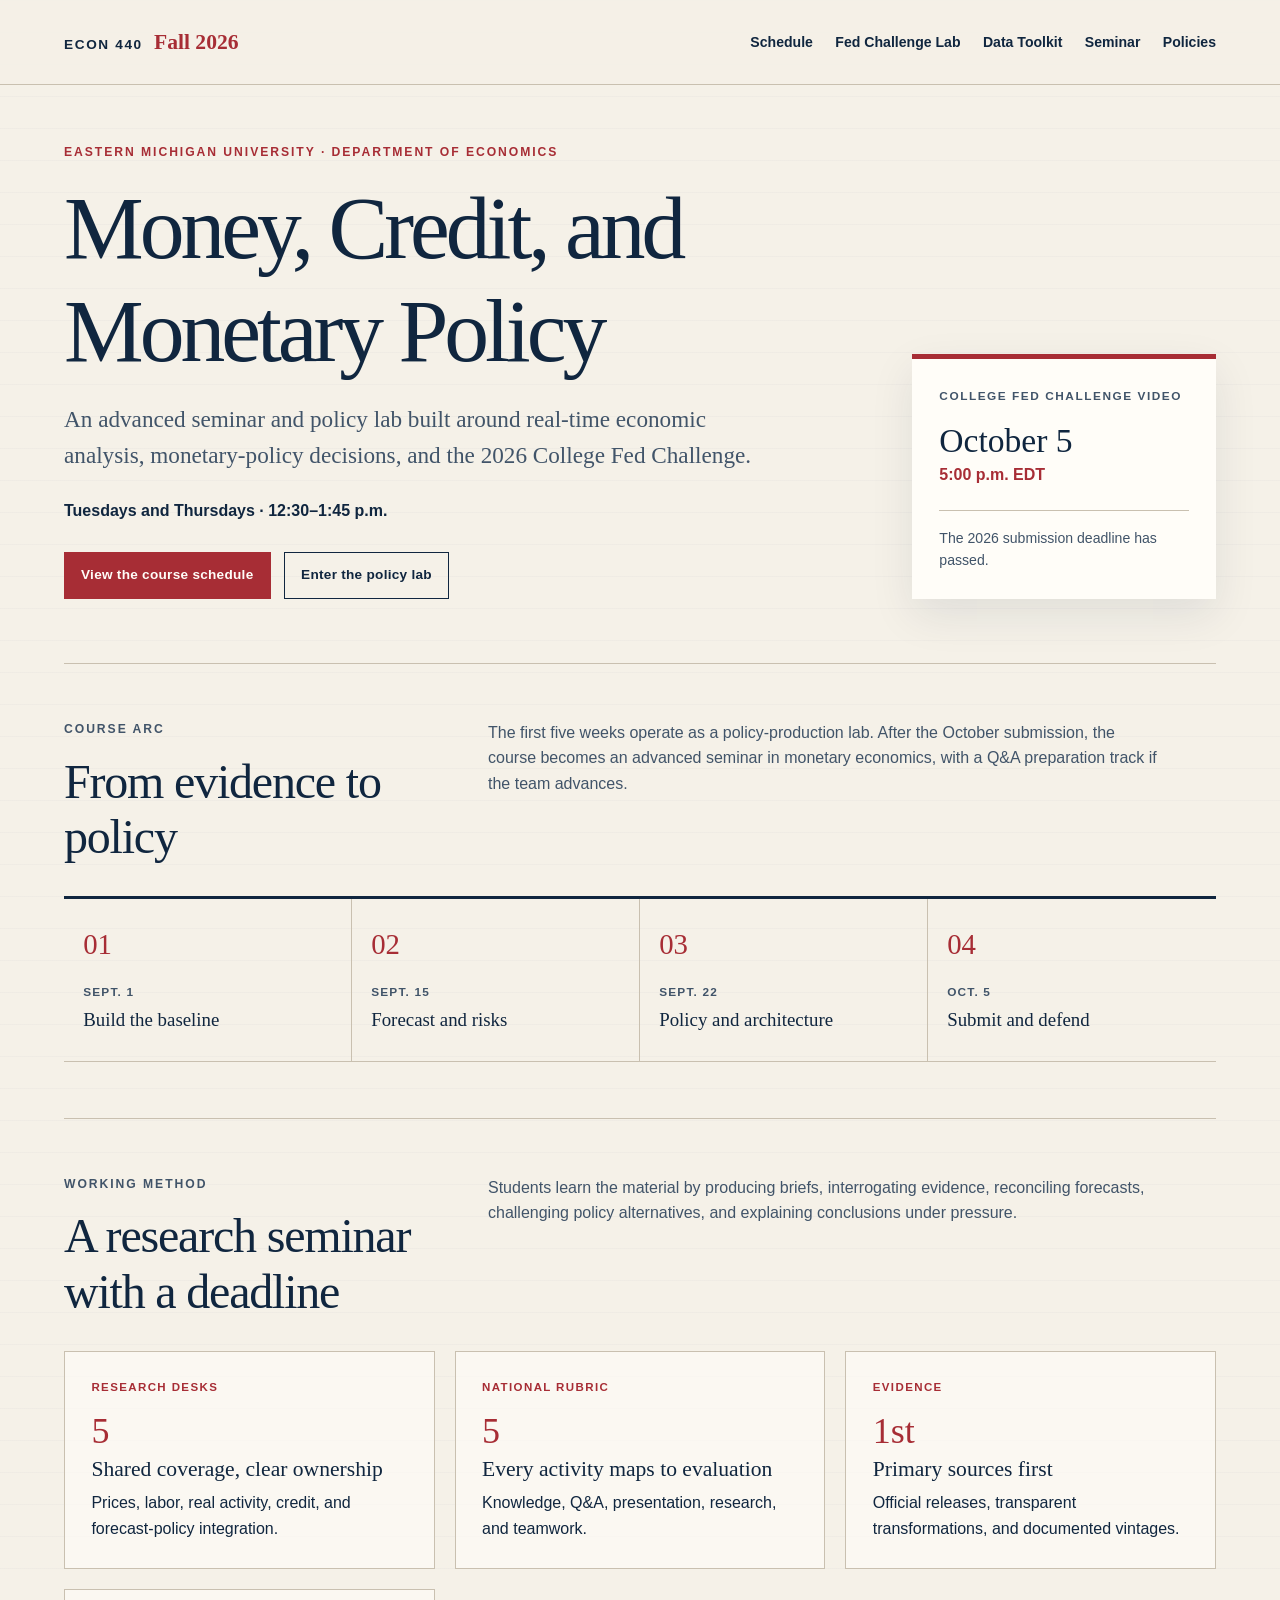
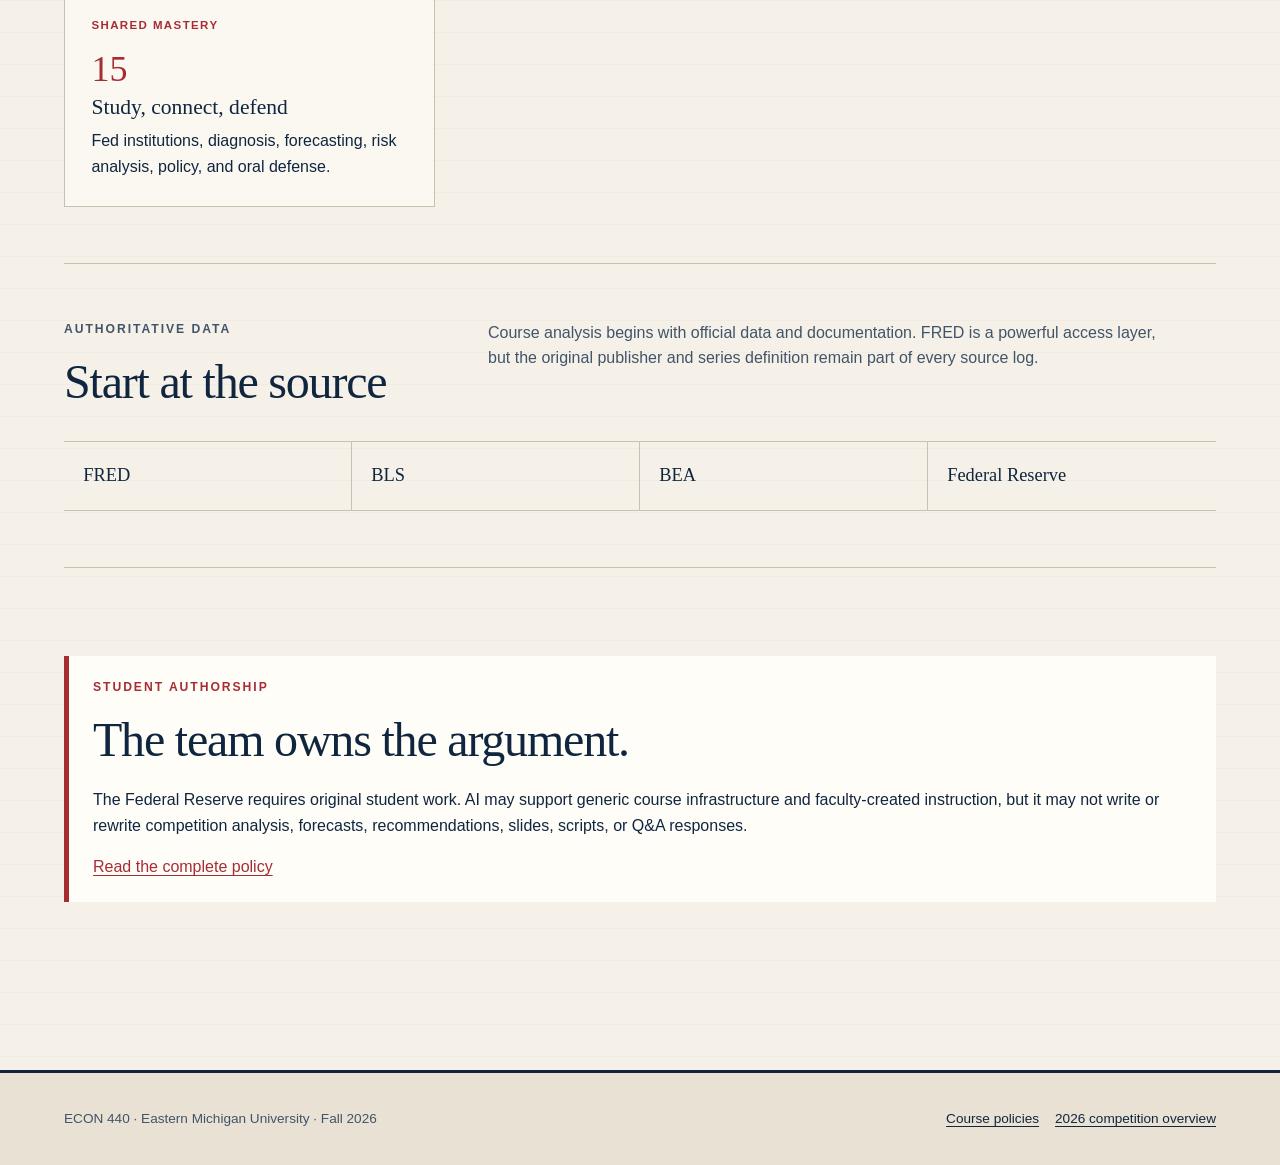
==== docs/index.html @ 4069869c "Build ECON 440 course site and materials" ====
<!doctype html>
<html lang="en">
  <head>
    <meta charset="utf-8">
    <meta name="viewport" content="width=device-width, initial-scale=1">
    <meta name="description" content="ECON 440: Money, Credit, and Monetary Policy at Eastern Michigan University.">
    <title>ECON 440 | Money, Credit, and Monetary Policy</title>
    <link rel="stylesheet" href="assets/styles.css">
    <script src="assets/site.js" defer></script>
  </head>
  <body>
    <a class="skip-link" href="#main">Skip to content</a>
    <header class="site-header">
      <div class="header-inner">
        <a class="course-mark" href="index.html">ECON 440 <span>Fall 2026</span></a>
        <nav class="site-nav" aria-label="Primary">
          <ul>
            <li><a href="schedule.html">Schedule</a></li>
            <li><a href="fed-challenge.html">Fed Challenge Lab</a></li>
            <li><a href="data.html">Data Toolkit</a></li>
            <li><a href="seminar.html">Seminar</a></li>
            <li><a href="policies.html">Policies</a></li>
          </ul>
        </nav>
      </div>
    </header>

    <main id="main" class="page-shell">
      <section class="hero">
        <div>
          <p class="eyebrow">Eastern Michigan University · Department of Economics</p>
          <h1>Money, Credit, and Monetary Policy</h1>
          <p class="lede">
            An advanced seminar and policy lab built around real-time economic analysis,
            monetary-policy decisions, and the 2026 College Fed Challenge.
          </p>
          <p><strong>Tuesdays and Thursdays · 12:30–1:45 p.m.</strong></p>
          <div class="hero-actions">
            <a class="button primary" href="schedule.html">View the course schedule</a>
            <a class="button" href="fed-challenge.html">Enter the policy lab</a>
          </div>
        </div>
        <aside class="deadline-card" aria-label="College Fed Challenge deadline">
          <p class="label">College Fed Challenge video</p>
          <p class="date">October 5</p>
          <p class="time">5:00 p.m. EDT</p>
          <p class="status" data-deadline-status>Fall 2026 submission deadline</p>
        </aside>
      </section>

      <section class="section" aria-labelledby="course-arc">
        <div class="section-heading">
          <div>
            <p class="eyebrow">Course arc</p>
            <h2 id="course-arc">From evidence to policy</h2>
          </div>
          <p>
            The first five weeks operate as a policy-production lab. After the October
            submission, the course becomes an advanced seminar in monetary economics,
            with a Q&amp;A preparation track if the team advances.
          </p>
        </div>
        <div class="phase-rail">
          <article class="phase">
            <span class="number">01</span>
            <span class="phase-date">Sept. 1</span>
            <strong>Build the baseline</strong>
          </article>
          <article class="phase">
            <span class="number">02</span>
            <span class="phase-date">Sept. 15</span>
            <strong>Forecast and risks</strong>
          </article>
          <article class="phase">
            <span class="number">03</span>
            <span class="phase-date">Sept. 22</span>
            <strong>Policy and architecture</strong>
          </article>
          <article class="phase">
            <span class="number">04</span>
            <span class="phase-date">Oct. 5</span>
            <strong>Submit and defend</strong>
          </article>
        </div>
      </section>

      <section class="section" aria-labelledby="work">
        <div class="section-heading">
          <div>
            <p class="eyebrow">Working method</p>
            <h2 id="work">A research seminar with a deadline</h2>
          </div>
          <p>
            Students learn the material by producing briefs, interrogating evidence,
            reconciling forecasts, challenging policy alternatives, and explaining
            conclusions under pressure.
          </p>
        </div>
        <div class="card-grid">
          <a class="card card-link" href="fed-challenge.html#desks">
            <p class="kicker">Research desks</p>
            <span class="metric">5</span>
            <h3>Shared coverage, clear ownership</h3>
            <p>Prices, labor, real activity, credit, and forecast-policy integration.</p>
          </a>
          <a class="card card-link" href="fed-challenge.html#rubric">
            <p class="kicker">National rubric</p>
            <span class="metric">5</span>
            <h3>Every activity maps to evaluation</h3>
            <p>Knowledge, Q&amp;A, presentation, research, and teamwork.</p>
          </a>
          <a class="card card-link" href="data.html">
            <p class="kicker">Evidence</p>
            <span class="metric">1st</span>
            <h3>Primary sources first</h3>
            <p>Official releases, transparent transformations, and documented vintages.</p>
          </a>
          <a class="card card-link" href="study-guide.html">
            <p class="kicker">Shared mastery</p>
            <span class="metric">15</span>
            <h3>Study, connect, defend</h3>
            <p>Fed institutions, diagnosis, forecasting, risk analysis, policy, and oral defense.</p>
          </a>
        </div>
      </section>

      <section class="section" aria-labelledby="sources">
        <div class="section-heading">
          <div>
            <p class="eyebrow">Authoritative data</p>
            <h2 id="sources">Start at the source</h2>
          </div>
          <p>
            Course analysis begins with official data and documentation. FRED is a
            powerful access layer, but the original publisher and series definition
            remain part of every source log.
          </p>
        </div>
        <ul class="source-list">
          <li><a href="https://fred.stlouisfed.org/">FRED</a></li>
          <li><a href="https://www.bls.gov/">BLS</a></li>
          <li><a href="https://www.bea.gov/">BEA</a></li>
          <li><a href="https://www.federalreserve.gov/">Federal Reserve</a></li>
        </ul>
      </section>

      <section class="section" aria-labelledby="authorship">
        <div class="notice">
          <p class="eyebrow">Student authorship</p>
          <h2 id="authorship">The team owns the argument.</h2>
          <p>
            The Federal Reserve requires original student work. AI may support generic
            course infrastructure and faculty-created instruction, but it may not write
            or rewrite competition analysis, forecasts, recommendations, slides,
            scripts, or Q&amp;A responses.
          </p>
          <a href="policies.html#ai-policy">Read the complete policy</a>
        </div>
      </section>
    </main>

    <footer class="site-footer">
      <div class="site-footer-inner">
        <p>ECON 440 · Eastern Michigan University · Fall 2026</p>
        <div class="footer-links">
          <a href="policies.html">Course policies</a>
          <a href="https://www.federalreserve.gov/aboutthefed/educational-tools/college-fed-challenge-overview.htm">2026 competition overview</a>
        </div>
      </div>
    </footer>
  </body>
</html>
---- docs/assets/styles.css ----
:root {
  --ink: #10263f;
  --ink-soft: #415469;
  --paper: #f5f1e8;
  --paper-deep: #e9e2d4;
  --surface: #fffdf8;
  --signal: #a72d35;
  --gold: #a87b32;
  --rule: #c9c0b0;
  --success: #315f50;
  --shadow: 0 16px 42px rgba(16, 38, 63, 0.09);
  --sans: "Segoe UI", Arial, Helvetica, sans-serif;
  --serif: Georgia, "Times New Roman", serif;
  --measure: 72rem;
}

* {
  box-sizing: border-box;
}

html {
  color-scheme: light;
  scroll-behavior: smooth;
}

body {
  margin: 0;
  color: var(--ink);
  background:
    linear-gradient(rgba(16, 38, 63, 0.025) 1px, transparent 1px),
    var(--paper);
  background-size: 100% 2rem;
  font-family: var(--sans);
  line-height: 1.6;
}

a {
  color: var(--signal);
  text-underline-offset: 0.2em;
}

a:hover {
  color: #761f27;
}

a:focus-visible,
button:focus-visible {
  outline: 3px solid var(--gold);
  outline-offset: 3px;
}

img {
  max-width: 100%;
}

.skip-link {
  position: absolute;
  top: -10rem;
  left: 1rem;
  z-index: 100;
  padding: 0.7rem 1rem;
  color: var(--surface);
  background: var(--ink);
}

.skip-link:focus {
  top: 1rem;
}

.site-header {
  border-bottom: 1px solid var(--rule);
  background: rgba(245, 241, 232, 0.96);
}

.header-inner,
.page-shell,
.site-footer-inner {
  width: min(calc(100% - 2.5rem), var(--measure));
  margin-inline: auto;
}

.header-inner {
  display: flex;
  align-items: center;
  justify-content: space-between;
  min-height: 5.25rem;
  gap: 2rem;
}

.course-mark {
  display: inline-flex;
  align-items: baseline;
  gap: 0.7rem;
  color: var(--ink);
  font-size: 0.85rem;
  font-weight: 700;
  letter-spacing: 0.12em;
  text-decoration: none;
  text-transform: uppercase;
}

.course-mark span {
  color: var(--signal);
  font-family: var(--serif);
  font-size: 1.35rem;
  letter-spacing: 0;
  text-transform: none;
}

.site-nav ul {
  display: flex;
  align-items: center;
  gap: 1.4rem;
  margin: 0;
  padding: 0;
  list-style: none;
}

.site-nav a {
  position: relative;
  color: var(--ink);
  font-size: 0.88rem;
  font-weight: 650;
  text-decoration: none;
}

.site-nav a::after {
  position: absolute;
  right: 0;
  bottom: -0.45rem;
  left: 0;
  height: 2px;
  background: var(--signal);
  content: "";
  transform: scaleX(0);
  transform-origin: right;
  transition: transform 180ms ease;
}

.site-nav a:hover::after,
.site-nav a[aria-current="page"]::after {
  transform: scaleX(1);
  transform-origin: left;
}

.page-shell {
  padding-block: 3.6rem 5rem;
}

.eyebrow {
  margin: 0 0 0.9rem;
  color: var(--signal);
  font-size: 0.76rem;
  font-weight: 750;
  letter-spacing: 0.16em;
  text-transform: uppercase;
}

h1,
h2,
h3 {
  margin-top: 0;
  color: var(--ink);
  font-family: var(--serif);
  font-weight: 500;
  line-height: 1.15;
}

h1 {
  max-width: 15ch;
  margin-bottom: 1.25rem;
  font-size: clamp(2.8rem, 7vw, 5.6rem);
  letter-spacing: -0.045em;
}

h2 {
  margin-bottom: 1.25rem;
  font-size: clamp(1.9rem, 4vw, 3rem);
  letter-spacing: -0.025em;
}

h3 {
  margin-bottom: 0.55rem;
  font-size: 1.35rem;
}

p {
  margin-top: 0;
}

.lede {
  max-width: 44rem;
  color: var(--ink-soft);
  font-family: var(--serif);
  font-size: clamp(1.18rem, 2vw, 1.45rem);
  line-height: 1.55;
}

.hero {
  display: grid;
  grid-template-columns: minmax(0, 1.65fr) minmax(18rem, 0.65fr);
  gap: clamp(2rem, 6vw, 6.5rem);
  align-items: end;
  padding-bottom: 4rem;
}

.hero-actions,
.inline-actions {
  display: flex;
  flex-wrap: wrap;
  gap: 0.85rem;
  margin-top: 1.8rem;
}

.button {
  display: inline-block;
  padding: 0.72rem 1rem;
  border: 1px solid var(--ink);
  color: var(--ink);
  font-size: 0.85rem;
  font-weight: 700;
  letter-spacing: 0.02em;
  text-decoration: none;
  transition:
    color 160ms ease,
    background 160ms ease,
    transform 160ms ease;
}

.button:hover {
  color: var(--surface);
  background: var(--ink);
  transform: translateY(-2px);
}

.button.primary {
  border-color: var(--signal);
  color: var(--surface);
  background: var(--signal);
}

.button.primary:hover {
  border-color: #761f27;
  background: #761f27;
}

.deadline-card {
  padding: 1.7rem;
  border-top: 5px solid var(--signal);
  background: var(--surface);
  box-shadow: var(--shadow);
}

.deadline-card .label {
  margin: 0 0 1.15rem;
  color: var(--ink-soft);
  font-size: 0.74rem;
  font-weight: 750;
  letter-spacing: 0.13em;
  text-transform: uppercase;
}

.deadline-card .date {
  margin-bottom: 0.25rem;
  font-family: var(--serif);
  font-size: 2.1rem;
  line-height: 1;
}

.deadline-card .time {
  color: var(--signal);
  font-weight: 700;
}

.deadline-card .status {
  margin: 1.4rem 0 0;
  padding-top: 1rem;
  border-top: 1px solid var(--rule);
  color: var(--ink-soft);
  font-size: 0.88rem;
}

.section {
  padding-block: 3.5rem;
  border-top: 1px solid var(--rule);
}

.section-heading {
  display: grid;
  grid-template-columns: 0.7fr 1.3fr;
  gap: 2rem;
  margin-bottom: 2rem;
}

.section-heading h2 {
  margin-bottom: 0;
}

.section-heading p {
  max-width: 42rem;
  color: var(--ink-soft);
}

.phase-rail {
  display: grid;
  grid-template-columns: repeat(4, 1fr);
  border-top: 3px solid var(--ink);
  border-bottom: 1px solid var(--rule);
}

.phase {
  min-height: 10rem;
  padding: 1.4rem 1.2rem 1.6rem;
  border-right: 1px solid var(--rule);
}

.phase:last-child {
  border-right: 0;
}

.phase .number {
  color: var(--signal);
  font-family: var(--serif);
  font-size: 1.8rem;
}

.phase .phase-date {
  display: block;
  margin-block: 1rem 0.15rem;
  color: var(--ink-soft);
  font-size: 0.74rem;
  font-weight: 750;
  letter-spacing: 0.1em;
  text-transform: uppercase;
}

.phase strong {
  font-family: var(--serif);
  font-size: 1.18rem;
  font-weight: 500;
}

.card-grid {
  display: grid;
  grid-template-columns: repeat(3, 1fr);
  gap: 1.25rem;
}

.card-grid.two {
  grid-template-columns: repeat(2, 1fr);
}

.card {
  padding: 1.65rem;
  border: 1px solid var(--rule);
  background: rgba(255, 253, 248, 0.62);
}

.card .kicker {
  margin-bottom: 1rem;
  color: var(--signal);
  font-size: 0.72rem;
  font-weight: 750;
  letter-spacing: 0.12em;
  text-transform: uppercase;
}

.card p:last-child,
.card ul:last-child {
  margin-bottom: 0;
}

.card-link {
  display: block;
  color: inherit;
  text-decoration: none;
  transition:
    border-color 160ms ease,
    background 160ms ease,
    transform 160ms ease;
}

.card-link:hover {
  border-color: var(--ink);
  color: inherit;
  background: var(--surface);
  transform: translateY(-3px);
}

.metric {
  display: block;
  margin-bottom: 0.5rem;
  color: var(--signal);
  font-family: var(--serif);
  font-size: 2.25rem;
  line-height: 1;
}

.source-list,
.link-list,
.check-list,
.module-list {
  margin: 0;
  padding: 0;
  list-style: none;
}

.source-list {
  display: grid;
  grid-template-columns: repeat(4, 1fr);
  border-top: 1px solid var(--rule);
}

.source-list a {
  display: block;
  padding: 1.2rem;
  border-right: 1px solid var(--rule);
  border-bottom: 1px solid var(--rule);
  color: var(--ink);
  font-family: var(--serif);
  font-size: 1.15rem;
  text-decoration: none;
  transition:
    color 160ms ease,
    background 160ms ease;
}

.source-list li:nth-child(4n) a {
  border-right: 0;
}

.source-list a:hover {
  color: var(--surface);
  background: var(--ink);
}

.page-intro {
  max-width: 54rem;
  padding-bottom: 3.5rem;
}

.page-intro h1 {
  max-width: 18ch;
  font-size: clamp(2.7rem, 6vw, 4.7rem);
}

.notice {
  margin-block: 2rem;
  padding: 1.4rem 1.5rem;
  border-left: 5px solid var(--signal);
  background: var(--surface);
}

.notice strong {
  font-family: var(--serif);
  font-size: 1.15rem;
}

.notice.calm {
  border-left-color: var(--success);
}

.schedule {
  border-top: 3px solid var(--ink);
}

.week {
  display: grid;
  grid-template-columns: 10rem 1fr;
  gap: 2rem;
  padding-block: 2rem;
  border-bottom: 1px solid var(--rule);
}

.week-date {
  color: var(--signal);
  font-size: 0.76rem;
  font-weight: 750;
  letter-spacing: 0.1em;
  text-transform: uppercase;
}

.week h3 {
  font-size: 1.55rem;
}

.session-grid {
  display: grid;
  grid-template-columns: repeat(2, 1fr);
  gap: 1.2rem;
  margin-top: 1.25rem;
}

.session {
  padding-top: 1rem;
  border-top: 1px solid var(--rule);
}

.session strong {
  display: block;
  margin-bottom: 0.35rem;
  color: var(--ink);
}

.session p {
  color: var(--ink-soft);
}

.rubric-grid {
  display: grid;
  grid-template-columns: repeat(5, 1fr);
  gap: 0.75rem;
}

.rubric-item {
  padding: 1.25rem 1rem;
  border-top: 4px solid var(--gold);
  background: var(--surface);
}

.rubric-item strong {
  display: block;
  margin-bottom: 0.55rem;
  font-family: var(--serif);
  font-size: 1.05rem;
}

.desk-list {
  counter-reset: desks;
}

.desk {
  display: grid;
  grid-template-columns: 4rem 1fr;
  gap: 1rem;
  padding-block: 1.5rem;
  border-bottom: 1px solid var(--rule);
  counter-increment: desks;
}

.desk::before {
  color: var(--signal);
  font-family: var(--serif);
  font-size: 2rem;
  content: "0" counter(desks);
}

.desk h3 {
  margin-bottom: 0.4rem;
}

.desk p {
  color: var(--ink-soft);
}

.resource-group {
  display: grid;
  grid-template-columns: 15rem 1fr;
  gap: 2.5rem;
  padding-block: 2.25rem;
  border-top: 1px solid var(--rule);
}

.resource-group h2 {
  font-size: 1.8rem;
}

.link-list li {
  padding-block: 0.75rem;
  border-bottom: 1px solid rgba(201, 192, 176, 0.65);
}

.link-list a {
  font-weight: 700;
}

.link-list span {
  display: block;
  margin-top: 0.2rem;
  color: var(--ink-soft);
  font-size: 0.9rem;
}

.check-list li {
  position: relative;
  padding: 0.6rem 0 0.6rem 1.75rem;
}

.check-list li::before {
  position: absolute;
  left: 0;
  color: var(--signal);
  font-weight: 800;
  content: "□";
}

.module-list {
  counter-reset: modules;
}

.module-list li {
  display: grid;
  grid-template-columns: 4rem 1fr;
  gap: 1rem;
  padding-block: 1.5rem;
  border-top: 1px solid var(--rule);
  counter-increment: modules;
}

.module-list li::before {
  color: var(--signal);
  font-family: var(--serif);
  font-size: 1.8rem;
  content: counter(modules, decimal-leading-zero);
}

.module-list strong {
  display: block;
  margin-bottom: 0.35rem;
  font-family: var(--serif);
  font-size: 1.25rem;
}

.definition-list {
  display: grid;
  grid-template-columns: minmax(10rem, 0.45fr) 1fr;
  margin: 0;
}

.definition-list dt,
.definition-list dd {
  padding-block: 1rem;
  border-top: 1px solid var(--rule);
}

.definition-list dt {
  font-weight: 750;
}

.definition-list dd {
  margin: 0;
  color: var(--ink-soft);
}

.site-footer {
  border-top: 3px solid var(--ink);
  background: var(--paper-deep);
}

.site-footer-inner {
  display: grid;
  grid-template-columns: 1fr auto;
  gap: 2rem;
  padding-block: 2.2rem;
  color: var(--ink-soft);
  font-size: 0.85rem;
}

.site-footer p {
  margin: 0;
}

.site-footer a {
  color: var(--ink);
}

.footer-links {
  display: flex;
  flex-wrap: wrap;
  gap: 1rem;
}

@media (max-width: 60rem) {
  .header-inner {
    align-items: flex-start;
    flex-direction: column;
    gap: 0.9rem;
    padding-block: 1.1rem;
  }

  .site-nav {
    width: 100%;
    overflow-x: auto;
    padding-bottom: 0.4rem;
  }

  .site-nav ul {
    width: max-content;
  }

  .hero,
  .section-heading,
  .resource-group {
    grid-template-columns: 1fr;
  }

  .hero {
    align-items: start;
  }

  .deadline-card {
    max-width: 30rem;
  }

  .card-grid,
  .rubric-grid {
    grid-template-columns: repeat(2, 1fr);
  }

  .source-list {
    grid-template-columns: repeat(2, 1fr);
  }

  .source-list li:nth-child(4n) a {
    border-right: 1px solid var(--rule);
  }

  .source-list li:nth-child(2n) a {
    border-right: 0;
  }
}

@media (max-width: 42rem) {
  .header-inner,
  .page-shell,
  .site-footer-inner {
    width: min(calc(100% - 1.4rem), var(--measure));
  }

  .page-shell {
    padding-block: 2.5rem 3.5rem;
  }

  .phase-rail,
  .card-grid,
  .card-grid.two,
  .rubric-grid,
  .session-grid,
  .source-list,
  .site-footer-inner,
  .definition-list {
    grid-template-columns: 1fr;
  }

  .phase {
    min-height: 0;
    border-right: 0;
    border-bottom: 1px solid var(--rule);
  }

  .source-list a,
  .source-list li:nth-child(2n) a,
  .source-list li:nth-child(4n) a {
    border-right: 0;
  }

  .week {
    grid-template-columns: 1fr;
    gap: 0.6rem;
  }

  .desk,
  .module-list li {
    grid-template-columns: 3rem 1fr;
  }

  .site-footer-inner {
    gap: 1rem;
  }
}

@media (prefers-reduced-motion: reduce) {
  html {
    scroll-behavior: auto;
  }

  *,
  *::before,
  *::after {
    transition-duration: 0.01ms !important;
  }
}

@media print {
  .site-header,
  .hero-actions,
  .inline-actions,
  .site-footer {
    display: none;
  }

  body {
    background: white;
    color: black;
  }

  .page-shell {
    width: 100%;
    padding: 0;
  }

  a {
    color: black;
  }

  .card,
  .deadline-card,
  .rubric-item {
    box-shadow: none;
  }
}
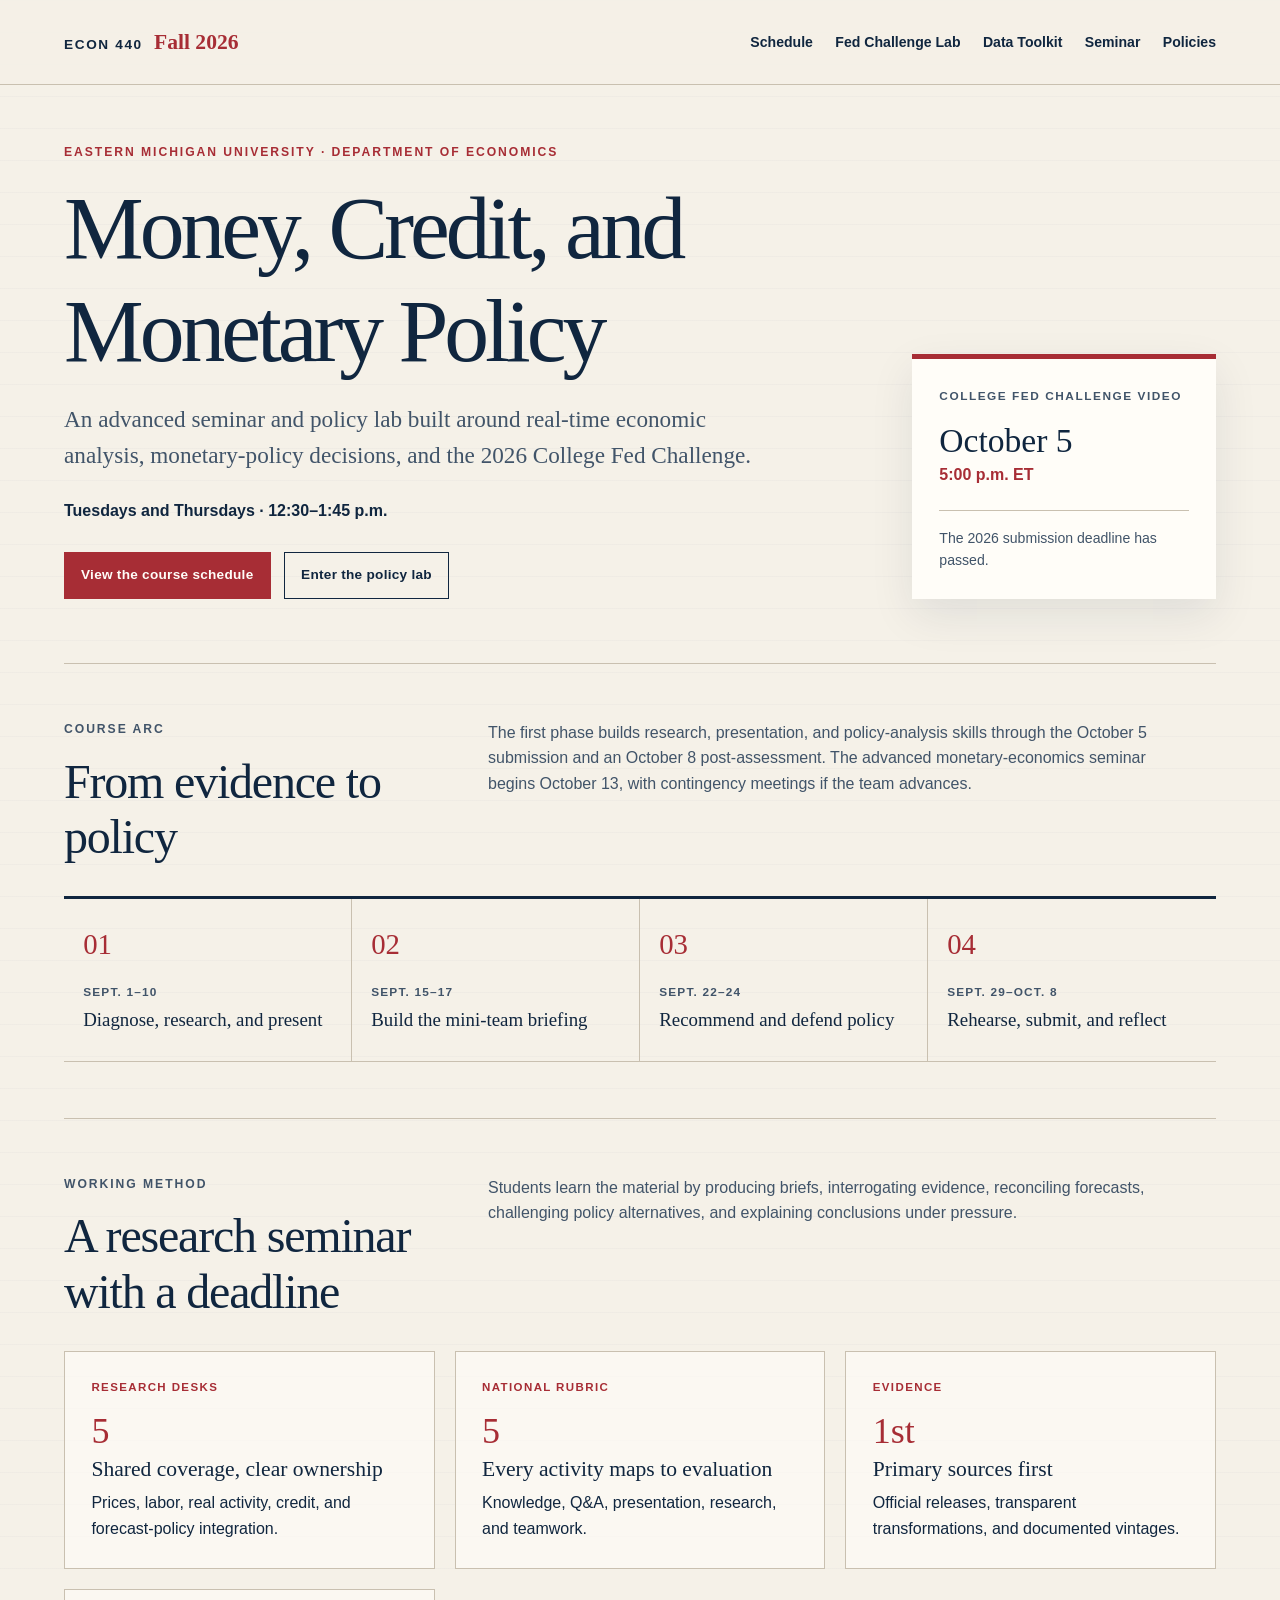
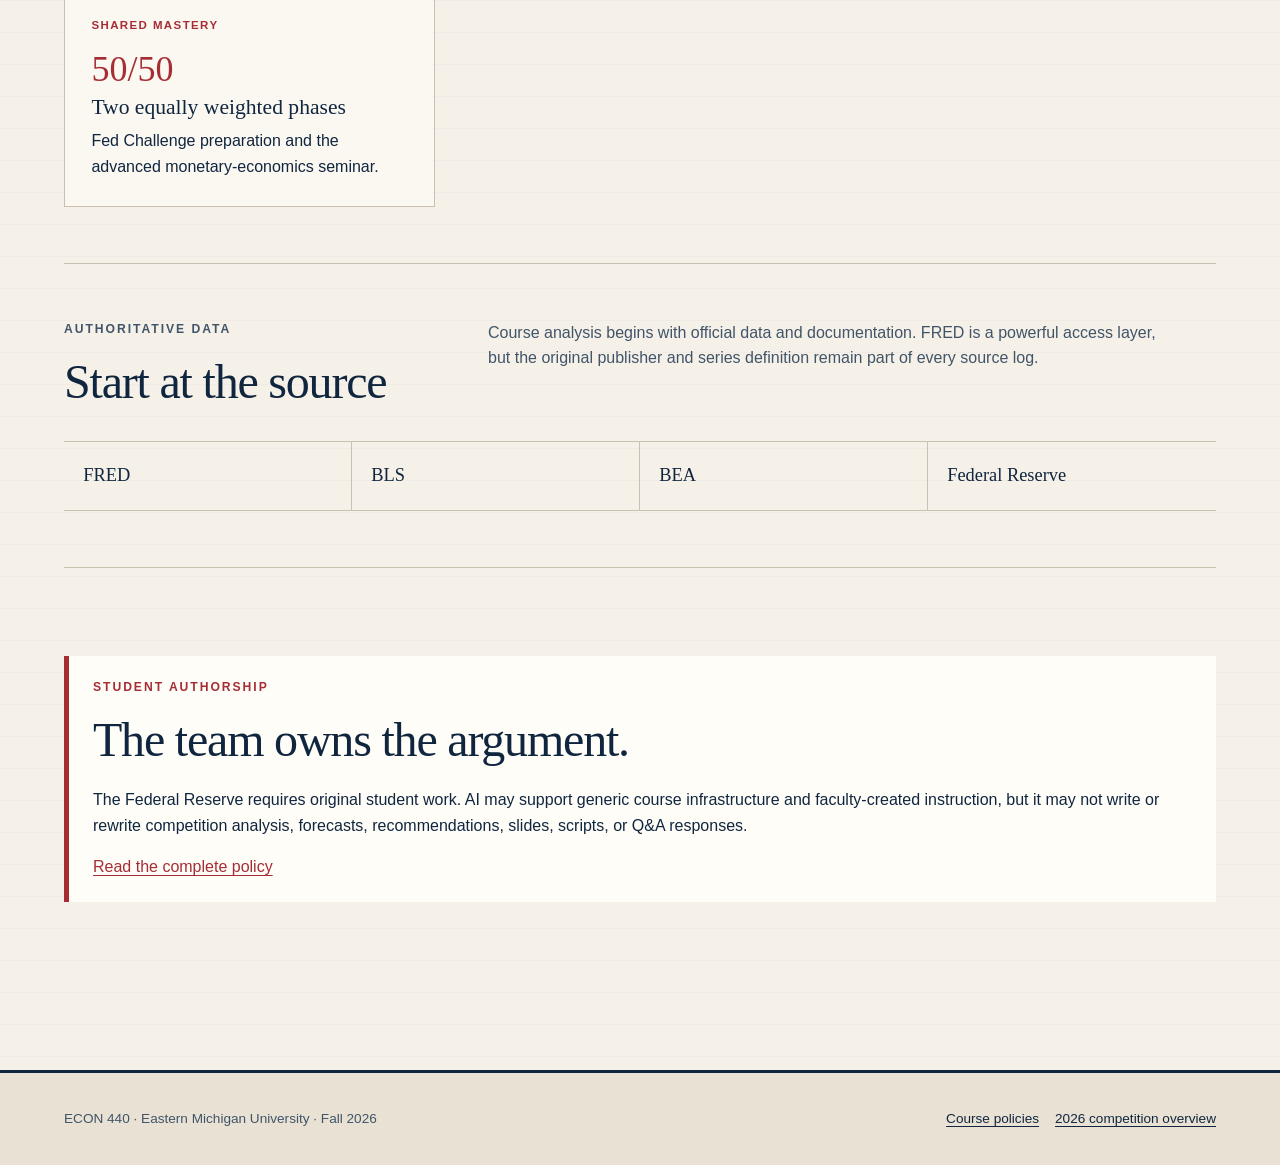
==== commit 9a19af8f: "Align course site with Fall 2026 syllabus" ====
--- a/docs/index.html
+++ b/docs/index.html
@@ -43,7 +43,7 @@
         <aside class="deadline-card" aria-label="College Fed Challenge deadline">
           <p class="label">College Fed Challenge video</p>
           <p class="date">October 5</p>
-          <p class="time">5:00 p.m. EDT</p>
+          <p class="time">5:00 p.m. ET</p>
           <p class="status" data-deadline-status>Fall 2026 submission deadline</p>
         </aside>
       </section>
@@ -55,31 +55,32 @@
             <h2 id="course-arc">From evidence to policy</h2>
           </div>
           <p>
-            The first five weeks operate as a policy-production lab. After the October
-            submission, the course becomes an advanced seminar in monetary economics,
-            with a Q&amp;A preparation track if the team advances.
+            The first phase builds research, presentation, and policy-analysis skills
+            through the October 5 submission and an October 8 post-assessment. The
+            advanced monetary-economics seminar begins October 13, with contingency
+            meetings if the team advances.
           </p>
         </div>
         <div class="phase-rail">
           <article class="phase">
             <span class="number">01</span>
-            <span class="phase-date">Sept. 1</span>
-            <strong>Build the baseline</strong>
+            <span class="phase-date">Sept. 1–10</span>
+            <strong>Diagnose, research, and present</strong>
           </article>
           <article class="phase">
             <span class="number">02</span>
-            <span class="phase-date">Sept. 15</span>
-            <strong>Forecast and risks</strong>
+            <span class="phase-date">Sept. 15–17</span>
+            <strong>Build the mini-team briefing</strong>
           </article>
           <article class="phase">
             <span class="number">03</span>
-            <span class="phase-date">Sept. 22</span>
-            <strong>Policy and architecture</strong>
+            <span class="phase-date">Sept. 22–24</span>
+            <strong>Recommend and defend policy</strong>
           </article>
           <article class="phase">
             <span class="number">04</span>
-            <span class="phase-date">Oct. 5</span>
-            <strong>Submit and defend</strong>
+            <span class="phase-date">Sept. 29–Oct. 8</span>
+            <strong>Rehearse, submit, and reflect</strong>
           </article>
         </div>
       </section>
@@ -117,9 +118,9 @@
           </a>
           <a class="card card-link" href="study-guide.html">
             <p class="kicker">Shared mastery</p>
-            <span class="metric">15</span>
-            <h3>Study, connect, defend</h3>
-            <p>Fed institutions, diagnosis, forecasting, risk analysis, policy, and oral defense.</p>
+            <span class="metric">50/50</span>
+            <h3>Two equally weighted phases</h3>
+            <p>Fed Challenge preparation and the advanced monetary-economics seminar.</p>
           </a>
         </div>
       </section>
--- a/docs/assets/styles.css
+++ b/docs/assets/styles.css
@@ -642,6 +642,53 @@
   color: var(--ink-soft);
 }
 
+.compact-list {
+  margin: 1.25rem 0 0;
+}
+
+.compact-list div {
+  display: grid;
+  grid-template-columns: minmax(0, 1fr) auto;
+  gap: 1rem;
+  padding-block: 0.65rem;
+  border-top: 1px solid var(--rule);
+}
+
+.compact-list dt,
+.compact-list dd {
+  margin: 0;
+}
+
+.compact-list dd {
+  color: var(--signal);
+  font-weight: 750;
+}
+
+.grade-grid {
+  display: grid;
+  grid-template-columns: repeat(5, 1fr);
+  border-top: 3px solid var(--ink);
+}
+
+.grade-grid div {
+  display: flex;
+  justify-content: space-between;
+  gap: 0.75rem;
+  padding: 0.9rem 1rem;
+  border-right: 1px solid var(--rule);
+  border-bottom: 1px solid var(--rule);
+  background: rgba(255, 253, 248, 0.62);
+}
+
+.grade-grid div:nth-child(5n) {
+  border-right: 0;
+}
+
+.grade-grid strong {
+  color: var(--signal);
+  font-family: var(--serif);
+}
+
 .site-footer {
   border-top: 3px solid var(--ink);
   background: var(--paper-deep);
@@ -742,6 +789,18 @@
     grid-template-columns: 1fr;
   }
 
+  .grade-grid {
+    grid-template-columns: repeat(2, 1fr);
+  }
+
+  .grade-grid div:nth-child(5n) {
+    border-right: 1px solid var(--rule);
+  }
+
+  .grade-grid div:nth-child(2n) {
+    border-right: 0;
+  }
+
   .phase {
     min-height: 0;
     border-right: 0;
@@ -809,4 +868,3 @@
     box-shadow: none;
   }
 }
-
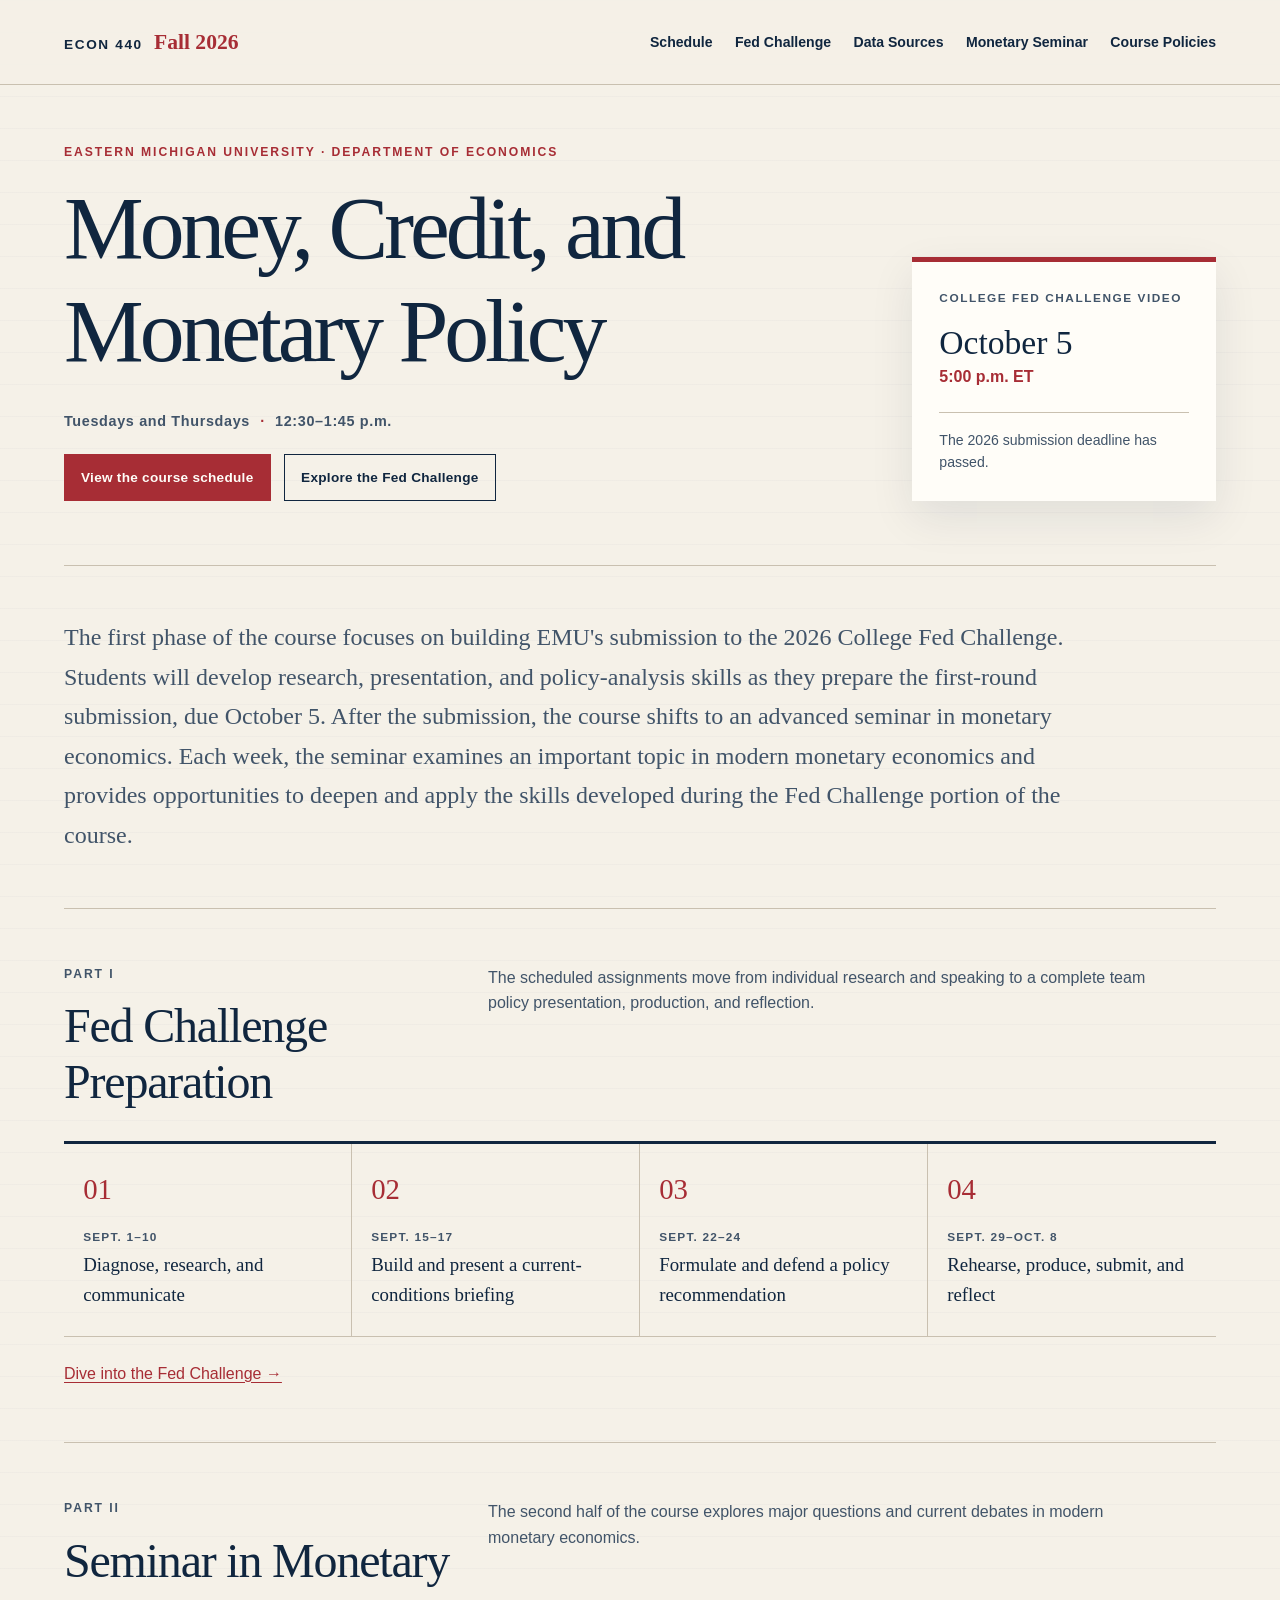
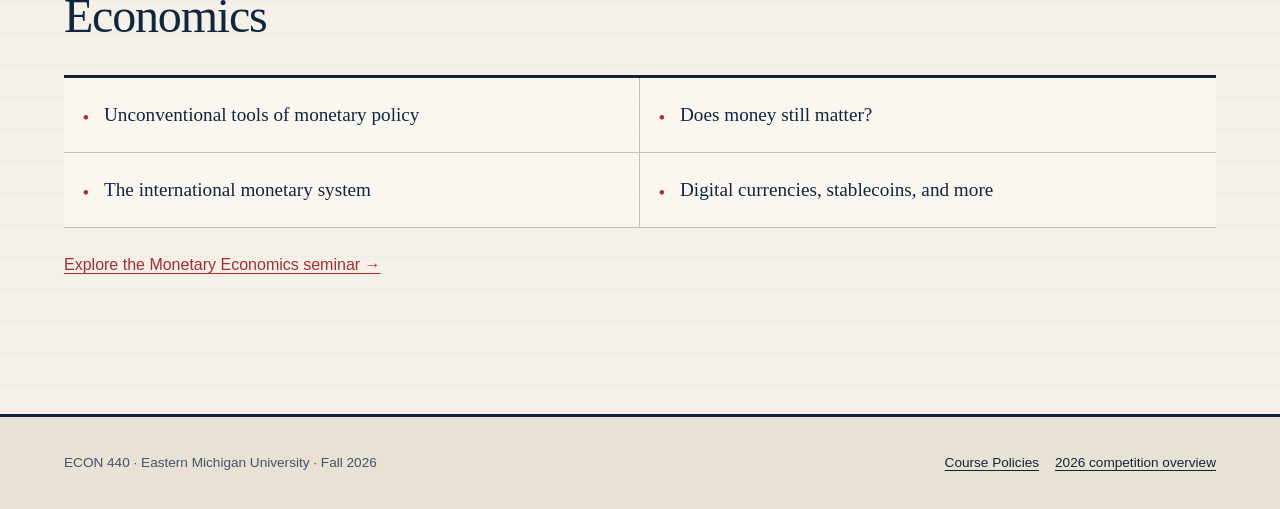
==== commit f984266d: "Revise course site content and Fed Challenge resources" ====
--- a/docs/index.html
+++ b/docs/index.html
@@ -5,7 +5,7 @@
     <meta name="viewport" content="width=device-width, initial-scale=1">
     <meta name="description" content="ECON 440: Money, Credit, and Monetary Policy at Eastern Michigan University.">
     <title>ECON 440 | Money, Credit, and Monetary Policy</title>
-    <link rel="stylesheet" href="assets/styles.css">
+    <link rel="stylesheet" href="assets/styles.css?v=20260824-1">
     <script src="assets/site.js" defer></script>
   </head>
   <body>
@@ -16,10 +16,10 @@
         <nav class="site-nav" aria-label="Primary">
           <ul>
             <li><a href="schedule.html">Schedule</a></li>
-            <li><a href="fed-challenge.html">Fed Challenge Lab</a></li>
-            <li><a href="data.html">Data Toolkit</a></li>
-            <li><a href="seminar.html">Seminar</a></li>
-            <li><a href="policies.html">Policies</a></li>
+            <li><a href="fed-challenge.html">Fed Challenge</a></li>
+            <li><a href="data.html">Data Sources</a></li>
+            <li><a href="seminar.html">Monetary Seminar</a></li>
+            <li><a href="policies.html">Course Policies</a></li>
           </ul>
         </nav>
       </div>
@@ -30,14 +30,10 @@
         <div>
           <p class="eyebrow">Eastern Michigan University · Department of Economics</p>
           <h1>Money, Credit, and Monetary Policy</h1>
-          <p class="lede">
-            An advanced seminar and policy lab built around real-time economic analysis,
-            monetary-policy decisions, and the 2026 College Fed Challenge.
-          </p>
-          <p><strong>Tuesdays and Thursdays · 12:30–1:45 p.m.</strong></p>
+          <p class="hero-meeting">Tuesdays and Thursdays <span>·</span> 12:30–1:45 p.m.</p>
           <div class="hero-actions">
             <a class="button primary" href="schedule.html">View the course schedule</a>
-            <a class="button" href="fed-challenge.html">Enter the policy lab</a>
+            <a class="button" href="fed-challenge.html">Explore the Fed Challenge</a>
           </div>
         </div>
         <aside class="deadline-card" aria-label="College Fed Challenge deadline">
@@ -48,115 +44,72 @@
         </aside>
       </section>
 
-      <section class="section" aria-labelledby="course-arc">
-        <div class="section-heading">
+      <section class="section course-overview" aria-label="Course overview">
+        <p class="course-description">
+          The first phase of the course focuses on building EMU's submission to the
+          2026 College Fed Challenge. Students will develop research, presentation,
+          and policy-analysis skills as they prepare the first-round submission, due
+          October 5. After the submission, the course shifts to an advanced seminar in
+          monetary economics. Each week, the seminar examines an important topic in
+          modern monetary economics and provides opportunities to deepen and apply the
+          skills developed during the Fed Challenge portion of the course.
+        </p>
+      </section>
+
+      <section class="section" aria-labelledby="fed-preparation">
+        <div class="section-heading phase-heading">
           <div>
-            <p class="eyebrow">Course arc</p>
-            <h2 id="course-arc">From evidence to policy</h2>
+            <p class="eyebrow">Part I</p>
+            <h2 id="fed-preparation">Fed Challenge Preparation</h2>
           </div>
           <p>
-            The first phase builds research, presentation, and policy-analysis skills
-            through the October 5 submission and an October 8 post-assessment. The
-            advanced monetary-economics seminar begins October 13, with contingency
-            meetings if the team advances.
+            The scheduled assignments move from individual research and speaking to a
+            complete team policy presentation, production, and reflection.
           </p>
         </div>
         <div class="phase-rail">
           <article class="phase">
             <span class="number">01</span>
             <span class="phase-date">Sept. 1–10</span>
-            <strong>Diagnose, research, and present</strong>
+            <strong>Diagnose, research, and communicate</strong>
           </article>
           <article class="phase">
             <span class="number">02</span>
             <span class="phase-date">Sept. 15–17</span>
-            <strong>Build the mini-team briefing</strong>
+            <strong>Build and present a current-conditions briefing</strong>
           </article>
           <article class="phase">
             <span class="number">03</span>
             <span class="phase-date">Sept. 22–24</span>
-            <strong>Recommend and defend policy</strong>
+            <strong>Formulate and defend a policy recommendation</strong>
           </article>
           <article class="phase">
             <span class="number">04</span>
             <span class="phase-date">Sept. 29–Oct. 8</span>
-            <strong>Rehearse, submit, and reflect</strong>
+            <strong>Rehearse, produce, submit, and reflect</strong>
           </article>
         </div>
+        <p class="section-link"><a class="text-link" href="fed-challenge.html">Dive into the Fed Challenge →</a></p>
       </section>
 
-      <section class="section" aria-labelledby="work">
+      <section class="section" aria-labelledby="seminar-preview">
         <div class="section-heading">
           <div>
-            <p class="eyebrow">Working method</p>
-            <h2 id="work">A research seminar with a deadline</h2>
+            <p class="eyebrow">Part II</p>
+            <h2 id="seminar-preview">Seminar in Monetary Economics</h2>
           </div>
           <p>
-            Students learn the material by producing briefs, interrogating evidence,
-            reconciling forecasts, challenging policy alternatives, and explaining
-            conclusions under pressure.
+            The second half of the course explores major questions and current debates
+            in modern monetary economics.
           </p>
         </div>
-        <div class="card-grid">
-          <a class="card card-link" href="fed-challenge.html#desks">
-            <p class="kicker">Research desks</p>
-            <span class="metric">5</span>
-            <h3>Shared coverage, clear ownership</h3>
-            <p>Prices, labor, real activity, credit, and forecast-policy integration.</p>
-          </a>
-          <a class="card card-link" href="fed-challenge.html#rubric">
-            <p class="kicker">National rubric</p>
-            <span class="metric">5</span>
-            <h3>Every activity maps to evaluation</h3>
-            <p>Knowledge, Q&amp;A, presentation, research, and teamwork.</p>
-          </a>
-          <a class="card card-link" href="data.html">
-            <p class="kicker">Evidence</p>
-            <span class="metric">1st</span>
-            <h3>Primary sources first</h3>
-            <p>Official releases, transparent transformations, and documented vintages.</p>
-          </a>
-          <a class="card card-link" href="study-guide.html">
-            <p class="kicker">Shared mastery</p>
-            <span class="metric">50/50</span>
-            <h3>Two equally weighted phases</h3>
-            <p>Fed Challenge preparation and the advanced monetary-economics seminar.</p>
-          </a>
-        </div>
-      </section>
-
-      <section class="section" aria-labelledby="sources">
-        <div class="section-heading">
-          <div>
-            <p class="eyebrow">Authoritative data</p>
-            <h2 id="sources">Start at the source</h2>
-          </div>
-          <p>
-            Course analysis begins with official data and documentation. FRED is a
-            powerful access layer, but the original publisher and series definition
-            remain part of every source log.
-          </p>
-        </div>
-        <ul class="source-list">
-          <li><a href="https://fred.stlouisfed.org/">FRED</a></li>
-          <li><a href="https://www.bls.gov/">BLS</a></li>
-          <li><a href="https://www.bea.gov/">BEA</a></li>
-          <li><a href="https://www.federalreserve.gov/">Federal Reserve</a></li>
+        <ul class="topic-list">
+          <li>Unconventional tools of monetary policy</li>
+          <li>Does money still matter?</li>
+          <li>The international monetary system</li>
+          <li>Digital currencies, stablecoins, and more</li>
         </ul>
-      </section>
-
-      <section class="section" aria-labelledby="authorship">
-        <div class="notice">
-          <p class="eyebrow">Student authorship</p>
-          <h2 id="authorship">The team owns the argument.</h2>
-          <p>
-            The Federal Reserve requires original student work. AI may support generic
-            course infrastructure and faculty-created instruction, but it may not write
-            or rewrite competition analysis, forecasts, recommendations, slides,
-            scripts, or Q&amp;A responses.
-          </p>
-          <a href="policies.html#ai-policy">Read the complete policy</a>
-        </div>
+        <p class="section-link"><a class="text-link" href="seminar.html">Explore the Monetary Economics seminar →</a></p>
       </section>
     </main>
 
@@ -164,7 +117,7 @@
       <div class="site-footer-inner">
         <p>ECON 440 · Eastern Michigan University · Fall 2026</p>
         <div class="footer-links">
-          <a href="policies.html">Course policies</a>
+          <a href="policies.html">Course Policies</a>
           <a href="https://www.federalreserve.gov/aboutthefed/educational-tools/college-fed-challenge-overview.htm">2026 competition overview</a>
         </div>
       </div>
--- a/docs/assets/styles.css
+++ b/docs/assets/styles.css
@@ -204,12 +204,33 @@
   padding-bottom: 4rem;
 }
 
+.hero h1 {
+  margin-bottom: 0;
+}
+
+.hero-meeting {
+  margin: 1.7rem 0 0;
+  color: var(--ink-soft);
+  font-size: 0.9rem;
+  font-weight: 750;
+  letter-spacing: 0.045em;
+}
+
+.hero-meeting span {
+  margin-inline: 0.35rem;
+  color: var(--signal);
+}
+
 .hero-actions,
 .inline-actions {
   display: flex;
   flex-wrap: wrap;
   gap: 0.85rem;
   margin-top: 1.8rem;
+}
+
+.hero-actions {
+  margin-top: 1.35rem;
 }
 
 .button {
@@ -285,6 +306,19 @@
   border-top: 1px solid var(--rule);
 }
 
+.course-overview {
+  padding-block: 3.25rem;
+}
+
+.course-description {
+  max-width: 64rem;
+  margin: 0;
+  color: var(--ink-soft);
+  font-family: var(--serif);
+  font-size: clamp(1.22rem, 2vw, 1.5rem);
+  line-height: 1.65;
+}
+
 .section-heading {
   display: grid;
   grid-template-columns: 0.7fr 1.3fr;
@@ -299,6 +333,10 @@
 .section-heading p {
   max-width: 42rem;
   color: var(--ink-soft);
+}
+
+.section-heading.single {
+  grid-template-columns: 1fr;
 }
 
 .phase-rail {
@@ -338,6 +376,46 @@
   font-family: var(--serif);
   font-size: 1.18rem;
   font-weight: 500;
+}
+
+.assignment-rail {
+  margin-bottom: 2.5rem;
+}
+
+.section-link {
+  margin: 1.5rem 0 0;
+}
+
+.topic-list {
+  display: grid;
+  grid-template-columns: repeat(2, minmax(0, 1fr));
+  gap: 0;
+  margin: 0 0 1.5rem;
+  padding: 0;
+  border-top: 3px solid var(--ink);
+  list-style: none;
+}
+
+.topic-list li {
+  position: relative;
+  padding: 1.35rem 1.25rem 1.35rem 2.5rem;
+  border-right: 1px solid var(--rule);
+  border-bottom: 1px solid var(--rule);
+  background: rgba(255, 253, 248, 0.48);
+  font-family: var(--serif);
+  font-size: 1.2rem;
+}
+
+.topic-list li:nth-child(2n) {
+  border-right: 0;
+}
+
+.topic-list li::before {
+  position: absolute;
+  top: 1.55rem;
+  left: 1.15rem;
+  color: var(--signal);
+  content: "•";
 }
 
 .card-grid {
@@ -525,6 +603,116 @@
   font-size: 1.05rem;
 }
 
+.rubric-notes {
+  margin-bottom: 1.5rem;
+  padding: 1.5rem;
+  border-left: 5px solid var(--gold);
+  background: var(--surface);
+}
+
+.rubric-notes h3 {
+  margin-bottom: 0.8rem;
+}
+
+.rubric-notes ul {
+  display: grid;
+  grid-template-columns: repeat(2, minmax(0, 1fr));
+  gap: 0.8rem 2rem;
+  margin: 0;
+  padding-left: 1.2rem;
+}
+
+.winner-grid {
+  display: grid;
+  grid-template-columns: repeat(3, minmax(0, 1fr));
+  gap: 1.25rem;
+}
+
+.winner-card {
+  display: flex;
+  min-width: 0;
+  flex-direction: column;
+  border: 1px solid var(--rule);
+  border-top: 4px solid var(--ink);
+  background: rgba(255, 253, 248, 0.62);
+}
+
+.winner-heading,
+.winner-notes,
+.winner-links {
+  padding-inline: 1.35rem;
+}
+
+.winner-heading {
+  padding-block: 1.35rem 1rem;
+}
+
+.winner-heading .kicker {
+  margin-bottom: 0.55rem;
+  color: var(--signal);
+  font-size: 0.72rem;
+  font-weight: 750;
+  letter-spacing: 0.12em;
+  text-transform: uppercase;
+}
+
+.winner-heading h3 {
+  margin: 0;
+}
+
+.video-frame {
+  aspect-ratio: 16 / 9;
+  background: var(--ink);
+}
+
+.video-frame iframe {
+  display: block;
+  width: 100%;
+  height: 100%;
+  border: 0;
+}
+
+.winner-notes {
+  flex: 1;
+  padding-block: 1.25rem;
+}
+
+.winner-notes h4 {
+  margin-bottom: 0.65rem;
+  color: var(--signal);
+  font-size: 0.75rem;
+  letter-spacing: 0.1em;
+  text-transform: uppercase;
+}
+
+.winner-notes ul {
+  margin: 0;
+  padding-left: 1.1rem;
+}
+
+.winner-notes li + li {
+  margin-top: 0.7rem;
+}
+
+.winner-links {
+  display: flex;
+  flex-wrap: wrap;
+  gap: 0.55rem 1rem;
+  margin: 0;
+  padding-block: 1rem 1.25rem;
+  border-top: 1px solid var(--rule);
+  font-size: 0.83rem;
+  font-weight: 700;
+}
+
+.topics-layout {
+  display: grid;
+  grid-template-columns: minmax(0, 1.25fr) minmax(0, 0.75fr);
+  gap: 0;
+  align-items: stretch;
+  border-top: 3px solid var(--ink);
+}
+
 .desk-list {
   counter-reset: desks;
 }
@@ -550,6 +738,25 @@
 }
 
 .desk p {
+  color: var(--ink-soft);
+}
+
+.policy-topic {
+  display: flex;
+  flex-direction: column;
+  justify-content: center;
+  padding: 1.6rem;
+  border-right: 1px solid var(--rule);
+  border-bottom: 1px solid var(--rule);
+  border-left: 1px solid var(--rule);
+  background: var(--surface);
+}
+
+.policy-topic h3 {
+  margin-bottom: 0.8rem;
+}
+
+.policy-topic p {
   color: var(--ink-soft);
 }
 
@@ -750,8 +957,14 @@
   }
 
   .card-grid,
-  .rubric-grid {
+  .rubric-grid,
+  .winner-grid {
     grid-template-columns: repeat(2, 1fr);
+  }
+
+  .winner-card:last-child {
+    grid-column: 1 / -1;
+    width: calc(50% - 0.625rem);
   }
 
   .source-list {
@@ -780,13 +993,29 @@
 
   .phase-rail,
   .card-grid,
-  .card-grid.two,
-  .rubric-grid,
-  .session-grid,
+    .card-grid.two,
+    .rubric-grid,
+    .rubric-notes ul,
+    .winner-grid,
+    .session-grid,
   .source-list,
   .site-footer-inner,
   .definition-list {
     grid-template-columns: 1fr;
+  }
+
+  .winner-card:last-child {
+    grid-column: auto;
+    width: auto;
+  }
+
+  .topic-list {
+    grid-template-columns: 1fr;
+  }
+
+  .topic-list li,
+  .topic-list li:nth-child(2n) {
+    border-right: 0;
   }
 
   .grade-grid {
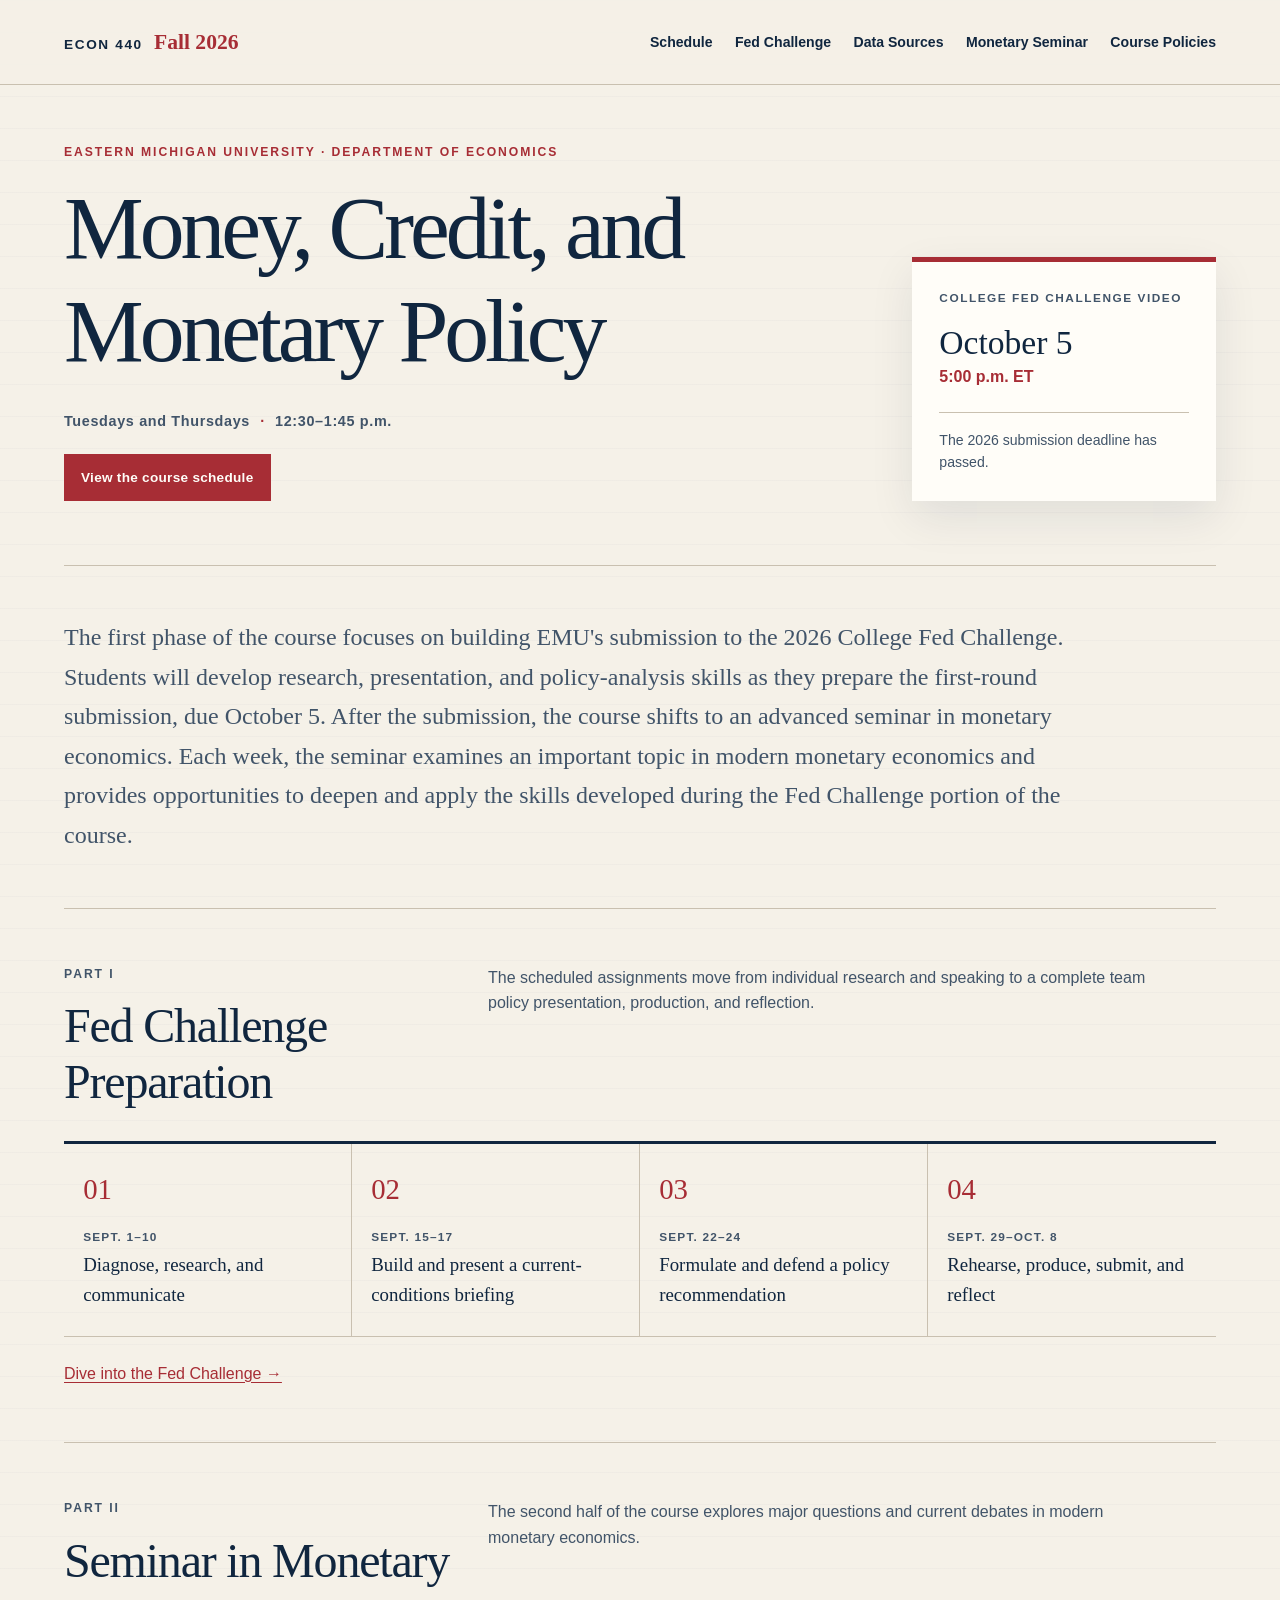
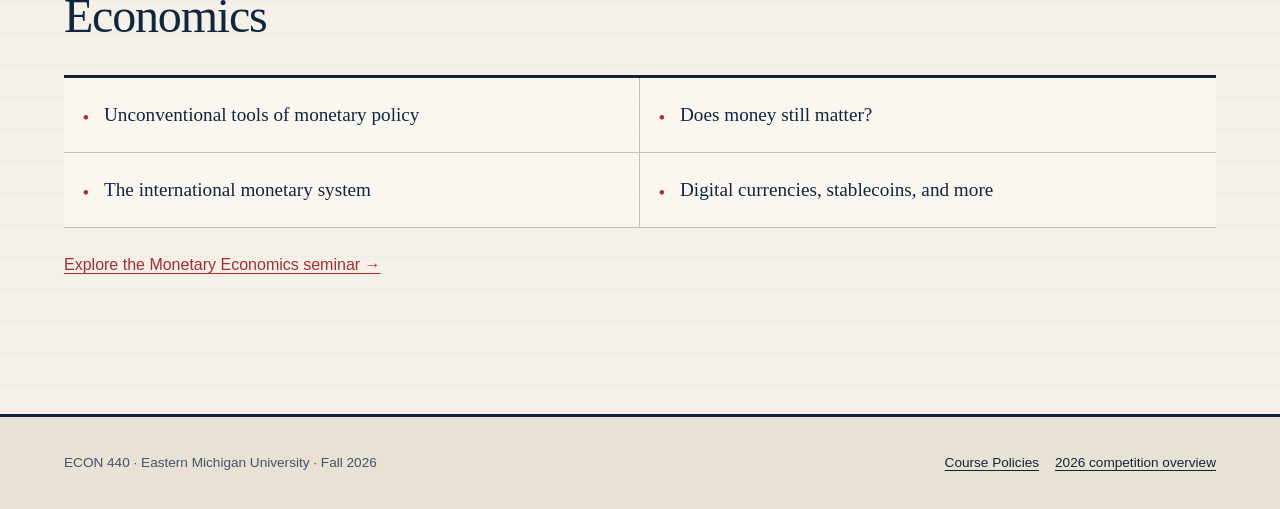
==== commit 02bb3572: "Refine homepage and orientation label" ====
--- a/docs/index.html
+++ b/docs/index.html
@@ -33,7 +33,6 @@
           <p class="hero-meeting">Tuesdays and Thursdays <span>·</span> 12:30–1:45 p.m.</p>
           <div class="hero-actions">
             <a class="button primary" href="schedule.html">View the course schedule</a>
-            <a class="button" href="fed-challenge.html">Explore the Fed Challenge</a>
           </div>
         </div>
         <aside class="deadline-card" aria-label="College Fed Challenge deadline">
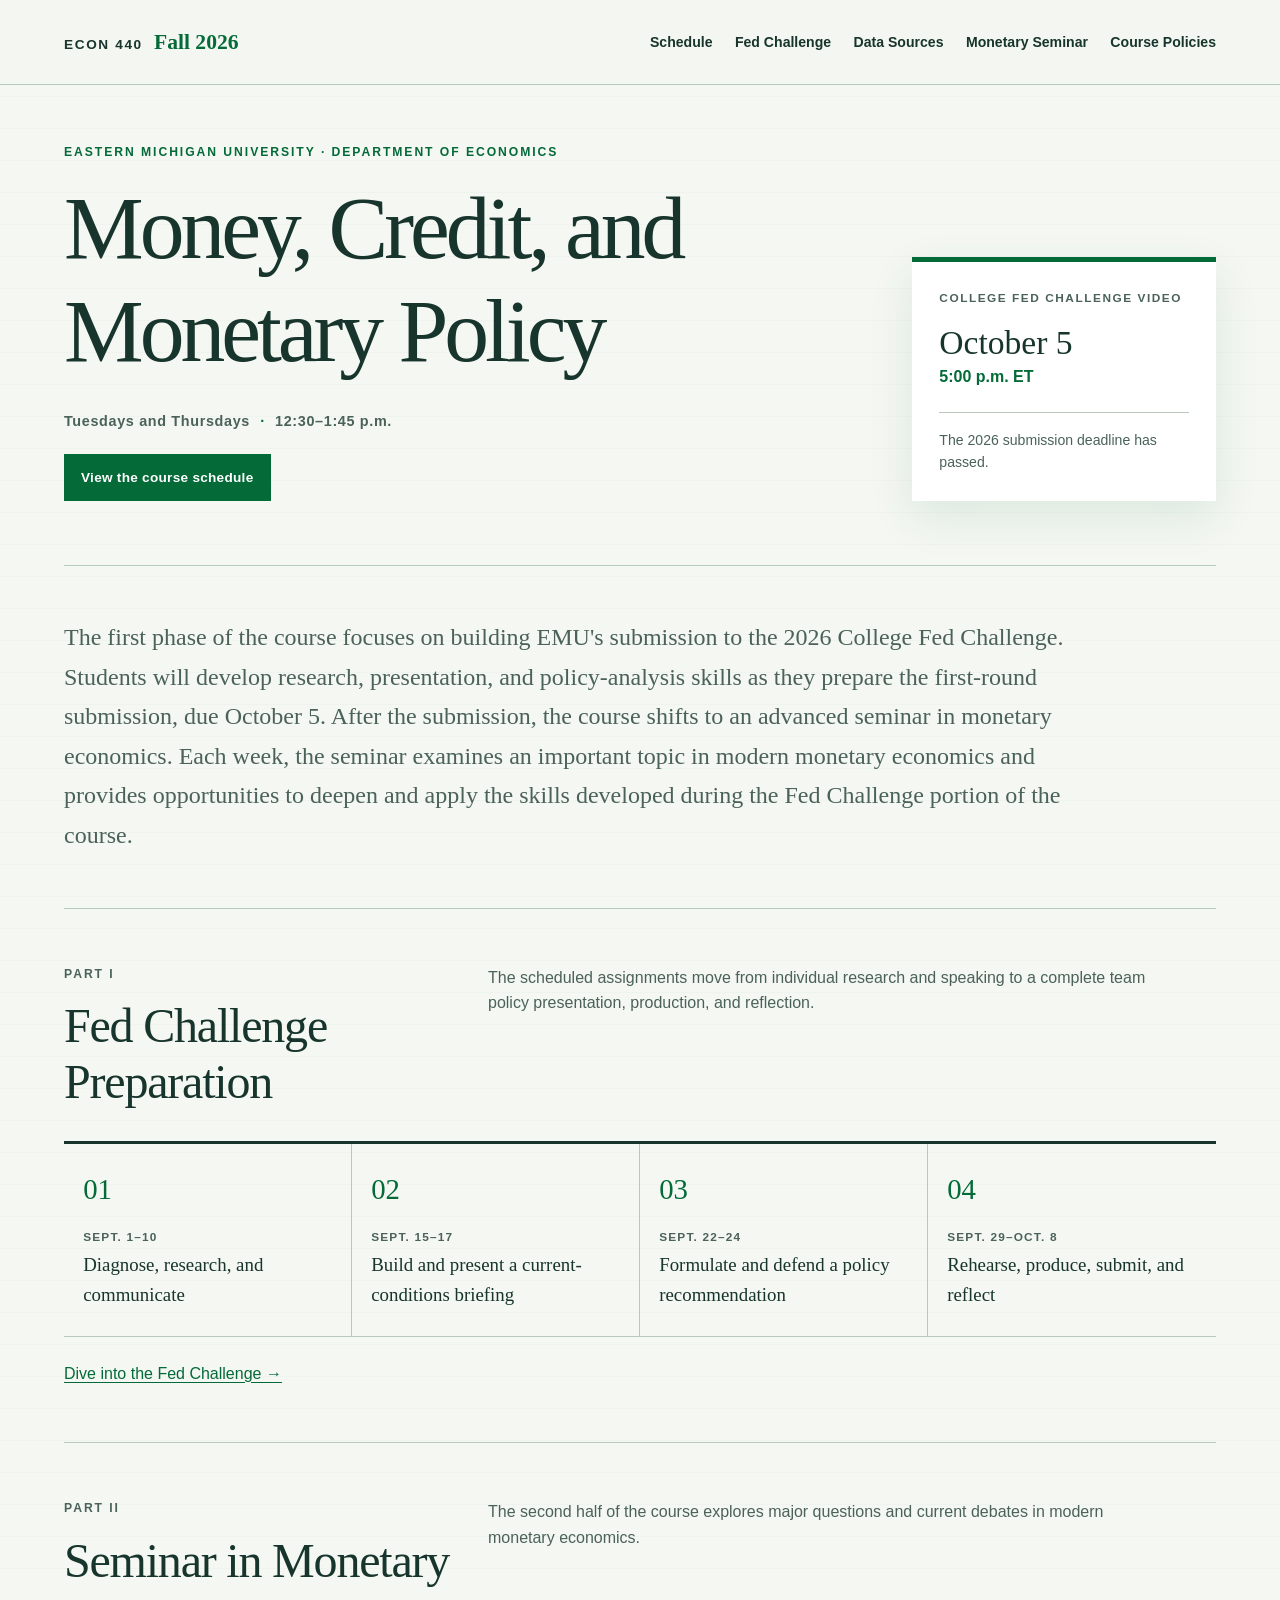
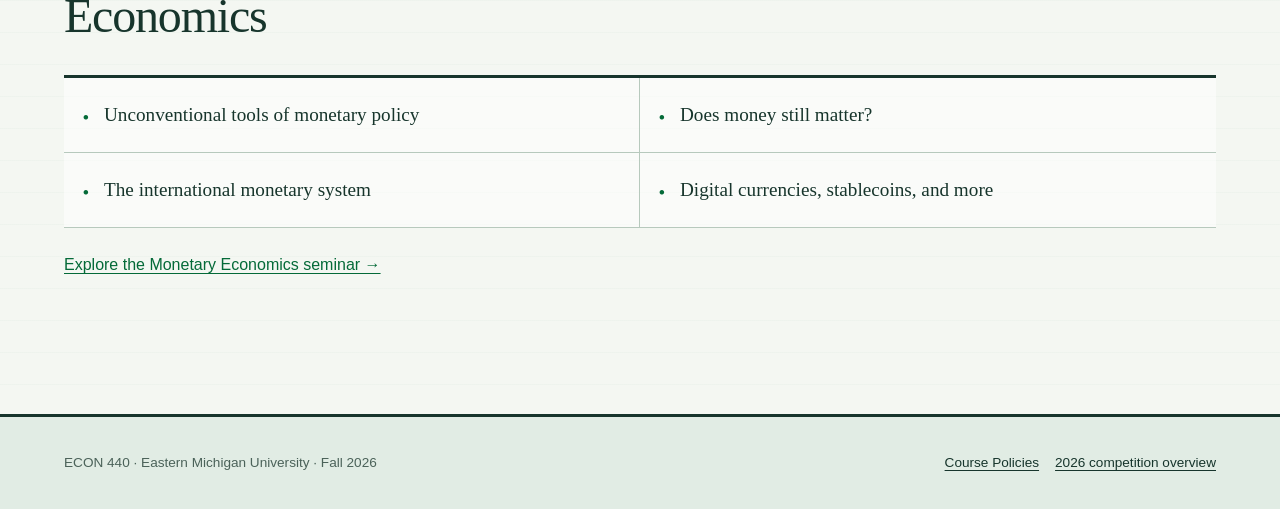
==== commit 425db621: "Adopt EMU color palette" ====
--- a/docs/index.html
+++ b/docs/index.html
@@ -5,7 +5,7 @@
     <meta name="viewport" content="width=device-width, initial-scale=1">
     <meta name="description" content="ECON 440: Money, Credit, and Monetary Policy at Eastern Michigan University.">
     <title>ECON 440 | Money, Credit, and Monetary Policy</title>
-    <link rel="stylesheet" href="assets/styles.css?v=20260824-1">
+    <link rel="stylesheet" href="assets/styles.css?v=20260826-1">
     <script src="assets/site.js" defer></script>
   </head>
   <body>
--- a/docs/assets/styles.css
+++ b/docs/assets/styles.css
@@ -1,14 +1,14 @@
 :root {
-  --ink: #10263f;
-  --ink-soft: #415469;
-  --paper: #f5f1e8;
-  --paper-deep: #e9e2d4;
-  --surface: #fffdf8;
-  --signal: #a72d35;
-  --gold: #a87b32;
-  --rule: #c9c0b0;
-  --success: #315f50;
-  --shadow: 0 16px 42px rgba(16, 38, 63, 0.09);
+  --ink: #17352c;
+  --ink-soft: #4b6259;
+  --paper: #f4f7f2;
+  --paper-deep: #e1ece4;
+  --surface: #ffffff;
+  --signal: #046a38;
+  --highlight: #97d700;
+  --rule: #b7c9bd;
+  --success: #009ca6;
+  --shadow: 0 16px 42px rgba(4, 106, 56, 0.1);
   --sans: "Segoe UI", Arial, Helvetica, sans-serif;
   --serif: Georgia, "Times New Roman", serif;
   --measure: 72rem;
@@ -27,7 +27,7 @@
   margin: 0;
   color: var(--ink);
   background:
-    linear-gradient(rgba(16, 38, 63, 0.025) 1px, transparent 1px),
+    linear-gradient(rgba(4, 106, 56, 0.025) 1px, transparent 1px),
     var(--paper);
   background-size: 100% 2rem;
   font-family: var(--sans);
@@ -40,12 +40,12 @@
 }
 
 a:hover {
-  color: #761f27;
+  color: #024a27;
 }
 
 a:focus-visible,
 button:focus-visible {
-  outline: 3px solid var(--gold);
+  outline: 3px solid var(--signal);
   outline-offset: 3px;
 }
 
@@ -69,7 +69,7 @@
 
 .site-header {
   border-bottom: 1px solid var(--rule);
-  background: rgba(245, 241, 232, 0.96);
+  background: rgba(244, 247, 242, 0.96);
 }
 
 .header-inner,
@@ -261,8 +261,8 @@
 }
 
 .button.primary:hover {
-  border-color: #761f27;
-  background: #761f27;
+  border-color: #024a27;
+  background: #024a27;
 }
 
 .deadline-card {
@@ -401,7 +401,7 @@
   padding: 1.35rem 1.25rem 1.35rem 2.5rem;
   border-right: 1px solid var(--rule);
   border-bottom: 1px solid var(--rule);
-  background: rgba(255, 253, 248, 0.48);
+  background: rgba(255, 255, 255, 0.48);
   font-family: var(--serif);
   font-size: 1.2rem;
 }
@@ -431,7 +431,7 @@
 .card {
   padding: 1.65rem;
   border: 1px solid var(--rule);
-  background: rgba(255, 253, 248, 0.62);
+  background: rgba(255, 255, 255, 0.62);
 }
 
 .card .kicker {
@@ -592,7 +592,7 @@
 
 .rubric-item {
   padding: 1.25rem 1rem;
-  border-top: 4px solid var(--gold);
+  border-top: 4px solid var(--highlight);
   background: var(--surface);
 }
 
@@ -606,7 +606,7 @@
 .rubric-notes {
   margin-bottom: 1.5rem;
   padding: 1.5rem;
-  border-left: 5px solid var(--gold);
+  border-left: 5px solid var(--highlight);
   background: var(--surface);
 }
 
@@ -634,7 +634,7 @@
   flex-direction: column;
   border: 1px solid var(--rule);
   border-top: 4px solid var(--ink);
-  background: rgba(255, 253, 248, 0.62);
+  background: rgba(255, 255, 255, 0.62);
 }
 
 .winner-heading,
@@ -774,7 +774,7 @@
 
 .link-list li {
   padding-block: 0.75rem;
-  border-bottom: 1px solid rgba(201, 192, 176, 0.65);
+  border-bottom: 1px solid rgba(183, 201, 189, 0.65);
 }
 
 .link-list a {
@@ -884,7 +884,7 @@
   padding: 0.9rem 1rem;
   border-right: 1px solid var(--rule);
   border-bottom: 1px solid var(--rule);
-  background: rgba(255, 253, 248, 0.62);
+  background: rgba(255, 255, 255, 0.62);
 }
 
 .grade-grid div:nth-child(5n) {
